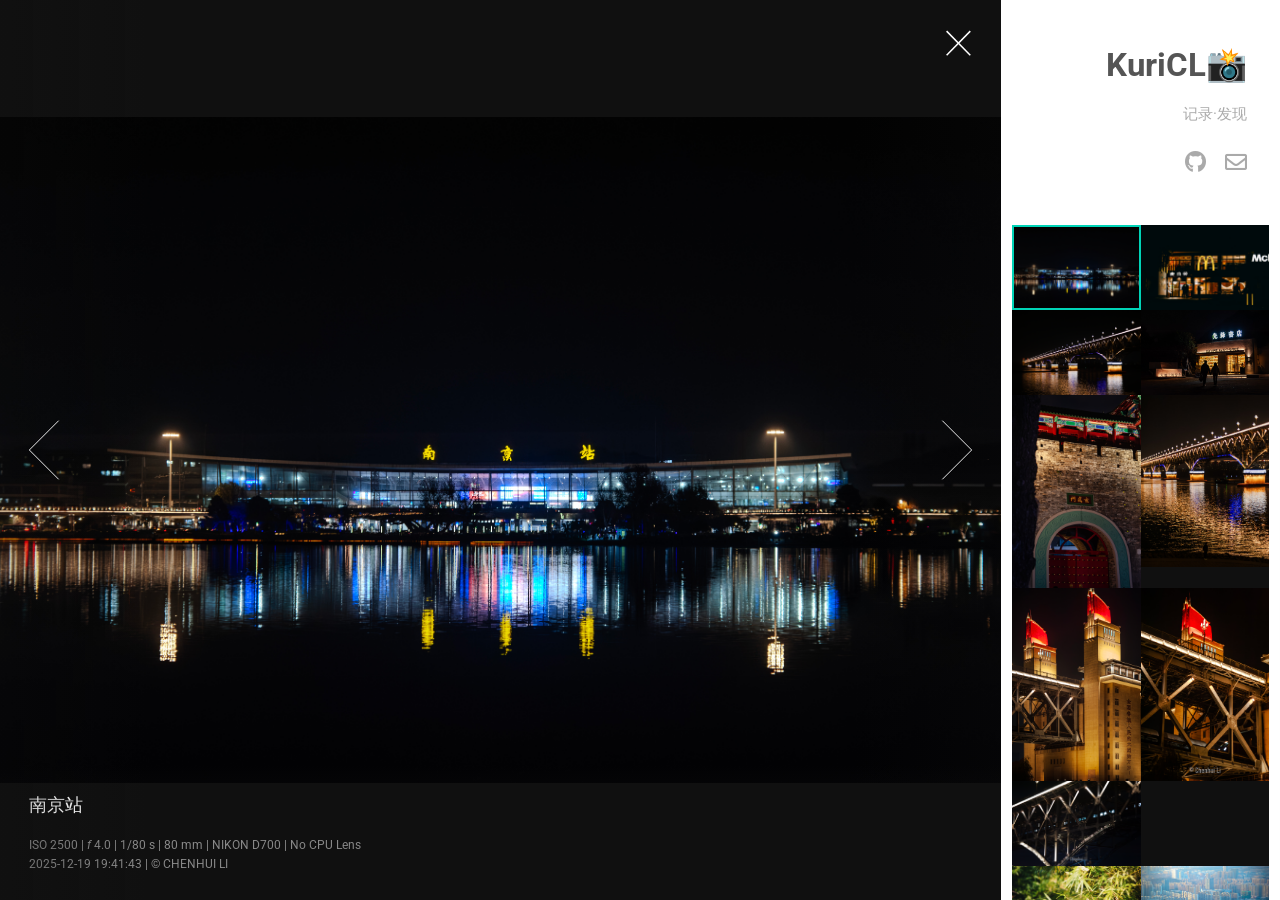
==== index.html @ 618d93e5 "Site updated: 2026-02-06 13:44:11" ====
<!DOCTYPE HTML>
<!--
	Lens by HTML5 UP
	html5up.net | @ajlkn
	Free for personal and commercial use under the CCA 3.0 license (html5up.net/license)
-->
<html>
	<head>
		<title>Gallery | KuriCL</title>
		<meta charset="utf-8" />
		<meta name="viewport" content="width=device-width, initial-scale=1, user-scalable=no" />
		<link rel="stylesheet" href="assets/css/main.css" />
		<noscript><link rel="stylesheet" href="assets/css/noscript.css" /></noscript>
		<script src="assets/js/exif.js"></script>
	<meta name="generator" content="Hexo 8.1.1"></head>
	<body class="is-preload-0 is-preload-1 is-preload-2">

		<!-- Main -->
			<div id="main">

				<!-- Header -->
					<header id="header">
						<h1>KuriCL📸</h1>
						<p>记录·发现</p>
						<ul class="icons">
							<li><a target="_blank" rel="noopener" href="https://github.com/fly6022" class="icon brands fa-github"><span class="label">Github</span></a></li>
							<li><a href="mailto:cl@kuri.ink" class="icon fa-envelope"><span class="label">Email</span></a></li>
						</ul>
					</header>

				<!-- Thumbnail -->
					<section id="thumbnails">
						 
						<article>
							<a class="thumbnail" href="/images/DSC8103-已增强-降噪.jpg" data-position="center center"><img src="/images/DSC8103-已增强-降噪.jpg" alt="" /></a>
							<h2>南京站</h2>
							<p></p>
							
							<p style="font-size: 0.8em">ISO 2500 | <i>f</i> 4.0 | 1/80 s | 80 mm | NIKON D700 | No CPU Lens 
								<br> 2025-12-19 19:41:43 | &copy; CHENHUI LI</p>
						</article>
						 
						<article>
							<a class="thumbnail" href="/images/DSC8108-已增强-降噪.jpg" data-position="center center"><img src="/images/DSC8108-已增强-降噪.jpg" alt="" /></a>
							<h2>麦当劳</h2>
							<p></p>
							
							<p style="font-size: 0.8em">ISO 2500 | <i>f</i> 4.0 | 1/400 s | 80 mm | D700 | No CPU Lens 
								<br> 2025-12-19 19:52:52 | &copy; CHENHUI LI</p>
						</article>
						 
						<article>
							<a class="thumbnail" href="/images/DSC7976.jpg" data-position="center center"><img src="/images/DSC7976.jpg" alt="" /></a>
							<h2>南京长江大桥（一）</h2>
							<p></p>
							
							<p style="font-size: 0.8em">ISO 450 | <i>f</i> 1.8 | 1/40 s | 50 mm | D700 | Nikon AF Nikkor 50mm f/1.8D 
								<br> 2025-12-06 18:02:51 | &copy; CHENHUI LI</p>
						</article>
						 
						<article>
							<a class="thumbnail" href="/images/DSC8087-已增强-降噪.jpg" data-position="center center"><img src="/images/DSC8087-已增强-降噪.jpg" alt="" /></a>
							<h2>先锋书店</h2>
							<p></p>
							
							<p style="font-size: 0.8em">ISO 3200 | <i>f</i> 2.2 | 1/640 s | 50 mm | NIKON D700 | 50.0 mm f/1.8 
								<br> 2025-12-19 19:08:27 | &copy; CHENHUI LI</p>
						</article>
						 
						<article>
							<a class="thumbnail" href="/images/DSC8123-已增强-降噪.jpg" data-position="center center"><img src="/images/DSC8123-已增强-降噪.jpg" alt="" /></a>
							<h2>玄武门</h2>
							<p></p>
							
							<p style="font-size: 0.8em">ISO 2000 | <i>f</i> 4.0 | 1/30 s | 80 mm | NIKON D700 | No CPU Lens 
								<br> 2025-12-19 20:22:48 | &copy; CHENHUI LI</p>
						</article>
						 
						<article>
							<a class="thumbnail" href="/images/DSC7990-已增强-降噪.jpg" data-position="center center"><img src="/images/DSC7990-已增强-降噪.jpg" alt="" /></a>
							<h2>南京长江大桥（二）</h2>
							<p></p>
							
							<p style="font-size: 0.8em">ISO 800 | <i>f</i> 1.8 | 1/80 s | 50 mm | NIKON D700 | 50.0 mm f/1.8 
								<br> 2025-12-06 18:33:31 | &copy; CHENHUI LI</p>
						</article>
						 
						<article>
							<a class="thumbnail" href="/images/DSC7981-已增强-降噪.jpg" data-position="center center"><img src="/images/DSC7981-已增强-降噪.jpg" alt="" /></a>
							<h2>南京长江大桥（三）</h2>
							<p></p>
							
							<p style="font-size: 0.8em">ISO 2000 | <i>f</i> 4.0 | 1/30 s | 80 mm | NIKON D700 | No CPU Lens 
								<br> 2025-12-06 18:10:07 | &copy; CHENHUI LI</p>
						</article>
						 
						<article>
							<a class="thumbnail" href="/images/DSC8024-已增强-降噪.jpg" data-position="center center"><img src="/images/DSC8024-已增强-降噪.jpg" alt="" /></a>
							<h2>南京长江大桥（四）</h2>
							<p></p>
							
							<p style="font-size: 0.8em">ISO 2000 | <i>f</i> 4.0 | 1/100 s | 80 mm | NIKON D700 | No CPU Lens 
								<br> 2025-12-07 19:09:19 | &copy; CHENHUI LI</p>
						</article>
						 
						<article>
							<a class="thumbnail" href="/images/DSC8026-已增强-降噪.jpg" data-position="center center"><img src="/images/DSC8026-已增强-降噪.jpg" alt="" /></a>
							<h2>南京长江大桥（五）</h2>
							<p></p>
							
							<p style="font-size: 0.8em">ISO 2000 | <i>f</i> 4.0 | 1/100 s | 80 mm | NIKON D700 | No CPU Lens 
								<br> 2025-12-07 19:09:40 | &copy; CHENHUI LI</p>
						</article>
						 
						<article>
							<a class="thumbnail" href="/images/DSC8220-Pano-已增强-降噪.jpg" data-position="center center"><img src="/images/DSC8220-Pano-已增强-降噪.jpg" alt="" /></a>
							<h2>紫金山全景</h2>
							<p></p>
							
							<p style="font-size: 0.8em">ISO 200 | <i>f</i> 4.0 | 1/400 s | 135 mm | NIKON D700 | No CPU Lens 
								<br> 2026-01-15 17:10:28 | &copy; CHENHUI LI</p>
						</article>
						 
						<article>
							<a class="thumbnail" href="/images/DSC8186.jpg" data-position="center center"><img src="/images/DSC8186.jpg" alt="" /></a>
							<h2>午后</h2>
							<p></p>
							
							<p style="font-size: 0.8em">ISO 400 | <i>f</i> 5.6 | 1/320 s | 135 mm | D700 | Manual Lens No CPU 
								<br> 2026-01-08 11:29:37 | &copy; CHENHUI LI                                            </p>
						</article>
						 
						<article>
							<a class="thumbnail" href="/images/DSC8202-已增强-降噪-1.jpg" data-position="center center"><img src="/images/DSC8202-已增强-降噪-1.jpg" alt="" /></a>
							<h2>紫金山</h2>
							<p></p>
							
							<p style="font-size: 0.8em">ISO 400 | <i>f</i> 5.6 | 1/100 s | 135 mm | D700 | No CPU Lens 
								<br> 2026-01-15 16:45:37 | &copy; CHENHUI LI</p>
						</article>
						 
						<article>
							<a class="thumbnail" href="/images/DSC8150.jpg" data-position="center center"><img src="/images/DSC8150.jpg" alt="" /></a>
							<h2>落叶</h2>
							<p></p>
							
							<p style="font-size: 0.8em">ISO 200 | <i>f</i> 4.0 | 1/1000 s | 80 mm | D700 | Manual Lens No CPU 
								<br> 2025-12-28 10:51:06 | &copy; CHENHUI LI                                            </p>
						</article>
						
					</section>

				<!-- Footer -->
					<footer id="footer">
						<ul class="copyright">
							<li>Photos <a href="https://kuri.ink/" target="_blank">&copy; Chenhui Li</a>, all rights reserved.</li><br><li>Theme Lens Designed by <a href="http://html5up.net" target="_blank">HTML5 UP</a>.</li>
						</ul>
					</footer>

			</div>

		<!-- Scripts -->
			<script src="assets/js/jquery.min.js"></script>
			<script src="assets/js/browser.min.js"></script>
			<script src="assets/js/breakpoints.min.js"></script>
			<script src="assets/js/main.js"></script>

	</body>
</html>
---- assets/css/main.css ----
@import url(fontawesome-all.min.css);
@import url("https://fonts.googleapis.com/css?family=Roboto:400,700");

/*
	Lens by HTML5 UP
	html5up.net | @ajlkn
	Free for personal and commercial use under the CCA 3.0 license (html5up.net/license)
*/

html, body, div, span, applet, object,
iframe, h1, h2, h3, h4, h5, h6, p, blockquote,
pre, a, abbr, acronym, address, big, cite,
code, del, dfn, em, img, ins, kbd, q, s, samp,
small, strike, strong, sub, sup, tt, var, b,
u, i, center, dl, dt, dd, ol, ul, li, fieldset,
form, label, legend, table, caption, tbody,
tfoot, thead, tr, th, td, article, aside,
canvas, details, embed, figure, figcaption,
footer, header, hgroup, menu, nav, output, ruby,
section, summary, time, mark, audio, video {
	margin: 0;
	padding: 0;
	border: 0;
	font-size: 100%;
	font: inherit;
	vertical-align: baseline;}

article, aside, details, figcaption, figure,
footer, header, hgroup, menu, nav, section {
	display: block;}

body {
	line-height: 1;
}

ol, ul {
	list-style: none;
}

blockquote, q {
	quotes: none;
}

	blockquote:before, blockquote:after, q:before, q:after {
		content: '';
		content: none;
	}

table {
	border-collapse: collapse;
	border-spacing: 0;
}

body {
	-webkit-text-size-adjust: none;
}

mark {
	background-color: transparent;
	color: inherit;
}

input::-moz-focus-inner {
	border: 0;
	padding: 0;
}

input, select, textarea {
	-moz-appearance: none;
	-webkit-appearance: none;
	-ms-appearance: none;
	appearance: none;
}

/* Basic */

	/*
			@-ms-viewport {
				width: device-width;
			}
		*/

	@media screen and (max-width: 480px) {

		html, body {
			min-width: 320px;
		}

	}

	body.is-preload-0 *, body.is-preload-0 *:before, body.is-preload-0 *:after {
		-moz-animation: none !important;
		-webkit-animation: none !important;
		-ms-animation: none !important;
		animation: none !important;
		-moz-transition: none !important;
		-webkit-transition: none !important;
		-ms-transition: none !important;
		transition: none !important;
	}

	html {
		box-sizing: border-box;
	}

	*, *:before, *:after {
		box-sizing: inherit;
	}

	html, body {
		background-color: #101010;
		overflow: hidden;
	}

/* Type */

	html {
		font-size: 16pt;
	}

		@media screen and (max-width: 1680px) {

			html {
				font-size: 12pt;
			}

		}

		@media screen and (max-width: 1280px) {

			html {
				font-size: 11pt;
			}

		}

	body {
		background-color: #fff;
		color: #aaa;
	}

	body, input, select, textarea {
		font-family: "Roboto", Helvetica, sans-serif;
		font-weight: 400;
		line-height: 1.65;
		font-size: 1em;
		color: #aaa;
	}

	a {
		-moz-transition: color 0.25s ease, border-bottom-color 0.25s ease;
		-webkit-transition: color 0.25s ease, border-bottom-color 0.25s ease;
		-ms-transition: color 0.25s ease, border-bottom-color 0.25s ease;
		transition: color 0.25s ease, border-bottom-color 0.25s ease;
		border-bottom: dotted 1px;
		color: inherit;
		text-decoration: none;
	}

		a:hover {
			border-bottom-color: transparent;
			color: #00D3B7;
		}

	strong, b {
		font-weight: 400;
		color: #555;
	}

	em, i {
		font-style: italic;
	}

	p {
		margin: 0 0 1.25em 0;
	}

	h1, h2, h3, h4, h5, h6 {
		font-weight: 400;
		line-height: 1.25;
		margin: 0 0 0.5em 0;
		color: #555;
	}

		h1 a, h2 a, h3 a, h4 a, h5 a, h6 a {
			color: inherit;
			text-decoration: none;
		}

	h2 {
		font-size: 1.25em;
	}

	h3 {
		font-size: 1em;
	}

	h4 {
		font-size: 0.9em;
	}

	h5 {
		font-size: 0.8em;
	}

	h6 {
		font-size: 0.7em;
	}

	sub {
		font-size: 0.8em;
		position: relative;
		top: 0.5em;
	}

	sup {
		font-size: 0.8em;
		position: relative;
		top: -0.5em;
	}

	blockquote {
		border-left: solid 4px #ccc;
		font-style: italic;
		margin: 0 0 1.25em 0;
		padding: 0.3125em 0 0.3125em 1.25em;
	}

	code {
		border-radius: 4px;
		border: solid 1px;
		font-family: "Courier New", monospace;
		font-size: 0.9em;
		margin: 0 0.25em;
		padding: 0.25em 0.65em;
		border-color: #ccc;
	}

	pre {
		-webkit-overflow-scrolling: touch;
		font-family: "Courier New", monospace;
		font-size: 0.9em;
		margin: 0 0 1.25em 0;
	}

		pre code {
			display: block;
			padding: 1em 1.5em;
			overflow-x: auto;
		}

	hr {
		border: 0;
		border-bottom: solid 1px #ccc;
		margin: 1.25em 0;
	}

		hr.major {
			margin: 1.875em 0;
		}

	.align-left {
		text-align: left;
	}

	.align-center {
		text-align: center;
	}

	.align-right {
		text-align: right;
	}

/* Button */

	input[type="submit"],
	input[type="reset"],
	input[type="button"],
	button,
	.button {
		-moz-appearance: none;
		-webkit-appearance: none;
		-ms-appearance: none;
		appearance: none;
		-moz-transition: background-color 0.25s ease-in-out, border-color 0.25s ease-in-out, color 0.25s ease-in-out;
		-webkit-transition: background-color 0.25s ease-in-out, border-color 0.25s ease-in-out, color 0.25s ease-in-out;
		-ms-transition: background-color 0.25s ease-in-out, border-color 0.25s ease-in-out, color 0.25s ease-in-out;
		transition: background-color 0.25s ease-in-out, border-color 0.25s ease-in-out, color 0.25s ease-in-out;
		background-color: transparent;
		border-radius: 4px;
		border: solid 1px #ccc;
		color: #555;
		cursor: pointer;
		display: inline-block;
		line-height: 1;
		padding: 0.75em 1.5em;
		text-align: center;
		text-decoration: none;
		white-space: nowrap;
	}

		input[type="submit"]:hover,
		input[type="reset"]:hover,
		input[type="button"]:hover,
		button:hover,
		.button:hover {
			border-color: #00D3B7;
			color: #00D3B7;
		}

			input[type="submit"]:hover:active,
			input[type="reset"]:hover:active,
			input[type="button"]:hover:active,
			button:hover:active,
			.button:hover:active {
				background-color: rgba(0, 211, 183, 0.15);
			}

		input[type="submit"].icon,
		input[type="reset"].icon,
		input[type="button"].icon,
		button.icon,
		.button.icon {
			padding-left: 1.35em;
		}

			input[type="submit"].icon:before,
			input[type="reset"].icon:before,
			input[type="button"].icon:before,
			button.icon:before,
			.button.icon:before {
				margin-right: 0.5em;
			}

		input[type="submit"].fit,
		input[type="reset"].fit,
		input[type="button"].fit,
		button.fit,
		.button.fit {
			width: 100%;
		}

		input[type="submit"].small,
		input[type="reset"].small,
		input[type="button"].small,
		button.small,
		.button.small {
			font-size: 0.8em;
		}

		input[type="submit"].large,
		input[type="reset"].large,
		input[type="button"].large,
		button.large,
		.button.large {
			font-size: 1.35em;
		}

		input[type="submit"].disabled, input[type="submit"]:disabled,
		input[type="reset"].disabled,
		input[type="reset"]:disabled,
		input[type="button"].disabled,
		input[type="button"]:disabled,
		button.disabled,
		button:disabled,
		.button.disabled,
		.button:disabled {
			pointer-events: none;
			opacity: 0.25;
		}

/* Form */

	form {
		margin: 0 0 1.25em 0;
	}

	label {
		color: #555;
		display: block;
		font-size: 0.9em;
		font-weight: 400;
		margin: 0 0 0.625em 0;
	}

	input[type="text"],
	input[type="password"],
	input[type="email"],
	select,
	textarea {
		-moz-appearance: none;
		-webkit-appearance: none;
		-ms-appearance: none;
		appearance: none;
		background-color: transparent;
		border-radius: 4px;
		border: solid 1px #ccc;
		color: inherit;
		display: block;
		outline: 0;
		padding: 0 0.75em;
		text-decoration: none;
		width: 100%;
	}

		input[type="text"]:invalid,
		input[type="password"]:invalid,
		input[type="email"]:invalid,
		select:invalid,
		textarea:invalid {
			box-shadow: none;
		}

		input[type="text"]:focus,
		input[type="password"]:focus,
		input[type="email"]:focus,
		select:focus,
		textarea:focus {
			border-color: #00D3B7;
		}

	select {
		background-image: url("data:image/svg+xml;charset=utf8,%3Csvg xmlns='http://www.w3.org/2000/svg' width='40' height='40' preserveAspectRatio='none' viewBox='0 0 40 40'%3E%3Cpath d='M9.4,12.3l10.4,10.4l10.4-10.4c0.2-0.2,0.5-0.4,0.9-0.4c0.3,0,0.6,0.1,0.9,0.4l3.3,3.3c0.2,0.2,0.4,0.5,0.4,0.9 c0,0.4-0.1,0.6-0.4,0.9L20.7,31.9c-0.2,0.2-0.5,0.4-0.9,0.4c-0.3,0-0.6-0.1-0.9-0.4L4.3,17.3c-0.2-0.2-0.4-0.5-0.4-0.9 c0-0.4,0.1-0.6,0.4-0.9l3.3-3.3c0.2-0.2,0.5-0.4,0.9-0.4S9.1,12.1,9.4,12.3z' fill='%23ccc' /%3E%3C/svg%3E");
		background-size: 1.25rem;
		background-repeat: no-repeat;
		background-position: calc(100% - 1rem) center;
		height: 2.75em;
		padding-right: 2.75em;
		text-overflow: ellipsis;
	}

		select option {
			color: #555;
			background: #fff;
		}

		select:focus::-ms-value {
			background-color: transparent;
		}

		select::-ms-expand {
			display: none;
		}

	.select-wrapper {
		text-decoration: none;
		display: block;
		position: relative;
	}

		.select-wrapper:before {
			-moz-osx-font-smoothing: grayscale;
			-webkit-font-smoothing: antialiased;
			display: inline-block;
			font-style: normal;
			font-variant: normal;
			text-rendering: auto;
			line-height: 1;
			text-transform: none !important;
			font-family: 'Font Awesome 5 Free';
			font-weight: 900;
		}

		.select-wrapper:before {
			color: #ccc;
			content: '\f107';
			display: block;
			height: 2.75em;
			line-height: 2.75em;
			pointer-events: none;
			position: absolute;
			right: 0;
			text-align: center;
			top: 0;
			width: 2.75em;
		}

		.select-wrapper select::-ms-expand {
			display: none;
		}

	input[type="text"],
	input[type="password"],
	input[type="email"],
	select {
		height: 2.75em;
	}

	textarea {
		padding: 0.75em 1em;
	}

	input[type="checkbox"],
	input[type="radio"] {
		-moz-appearance: none;
		-webkit-appearance: none;
		-ms-appearance: none;
		appearance: none;
		display: block;
		float: left;
		margin-right: -2em;
		opacity: 0;
		width: 1em;
		z-index: -1;
	}

		input[type="checkbox"] + label,
		input[type="radio"] + label {
			text-decoration: none;
			color: #aaa;
			cursor: pointer;
			display: inline-block;
			font-size: 1em;
			font-weight: 400;
			margin: 0;
			padding-left: 2.4em;
			padding-right: 0.75em;
			position: relative;
		}

			input[type="checkbox"] + label:before,
			input[type="radio"] + label:before {
				-moz-osx-font-smoothing: grayscale;
				-webkit-font-smoothing: antialiased;
				display: inline-block;
				font-style: normal;
				font-variant: normal;
				text-rendering: auto;
				line-height: 1;
				text-transform: none !important;
				font-family: 'Font Awesome 5 Free';
				font-weight: 900;
			}

			input[type="checkbox"] + label:before,
			input[type="radio"] + label:before {
				background: transparent;
				border-radius: 4px;
				border: solid 1px #ccc;
				content: '';
				display: inline-block;
				font-size: 0.8em;
				height: 2.0625em;
				left: 0;
				line-height: 2.0625em;
				position: absolute;
				text-align: center;
				top: 0;
				width: 2.0625em;
			}

		input[type="checkbox"]:checked + label:before,
		input[type="radio"]:checked + label:before {
			background-color: #555;
			border-color: #555;
			color: #fff;
			content: '\f00c';
		}

		input[type="checkbox"]:focus + label:before,
		input[type="radio"]:focus + label:before {
			border-color: #00D3B7;
		}

	input[type="checkbox"] + label:before {
		border-radius: 4px;
	}

	input[type="radio"] + label:before {
		border-radius: 100%;
	}

	::-webkit-input-placeholder {
		opacity: 1.0;
		color: #ccc !important;
	}

	:-moz-placeholder {
		opacity: 1.0;
		color: #ccc !important;
	}

	::-moz-placeholder {
		opacity: 1.0;
		color: #ccc !important;
	}

	:-ms-input-placeholder {
		opacity: 1.0;
		color: #ccc !important;
	}

	.field {
		margin: 0 0 1.25em 0;
	}

/* Icon */

	.icon {
		text-decoration: none;
		border-bottom: none;
		position: relative;
	}

		.icon:before {
			-moz-osx-font-smoothing: grayscale;
			-webkit-font-smoothing: antialiased;
			display: inline-block;
			font-style: normal;
			font-variant: normal;
			text-rendering: auto;
			line-height: 1;
			text-transform: none !important;
			font-family: 'Font Awesome 5 Free';
			font-weight: 400;
		}

		.icon > .label {
			display: none;
		}

		.icon:before {
			line-height: inherit;
		}

		.icon.solid:before {
			font-weight: 900;
		}

		.icon.brands:before {
			font-family: 'Font Awesome 5 Brands';
		}

/* List */

	ol {
		list-style: decimal;
		margin: 0 0 1.25em 0;
		padding-left: 1.25em;
	}

		ol li {
			padding-left: 0.25em;
		}

	ul {
		list-style: disc;
		margin: 0 0 1.25em 0;
		padding-left: 1em;
	}

		ul li {
			padding-left: 0.5em;
		}

		ul.alt {
			list-style: none;
			padding-left: 0;
		}

			ul.alt li {
				border-top: solid 1px #ccc;
				padding: 0.5em 0;
			}

				ul.alt li:first-child {
					border-top: 0;
					padding-top: 0;
				}

	dl {
		margin: 0 0 1.25em 0;
	}

		dl dt {
			display: block;
			font-weight: 400;
			margin: 0 0 0.625em 0;
		}

		dl dd {
			margin-left: 1.25em;
		}

/* Actions */

	ul.actions {
		display: -moz-flex;
		display: -webkit-flex;
		display: -ms-flex;
		display: flex;
		cursor: default;
		list-style: none;
		margin-left: -0.625em;
		padding-left: 0;
	}

		ul.actions li {
			padding: 0 0 0 0.625em;
			vertical-align: middle;
		}

		ul.actions.special {
			-moz-justify-content: center;
			-webkit-justify-content: center;
			-ms-justify-content: center;
			justify-content: center;
			width: 100%;
			margin-left: 0;
		}

			ul.actions.special li:first-child {
				padding-left: 0;
			}

		ul.actions.stacked {
			-moz-flex-direction: column;
			-webkit-flex-direction: column;
			-ms-flex-direction: column;
			flex-direction: column;
			margin-left: 0;
		}

			ul.actions.stacked li {
				padding: 0.8125em 0 0 0;
			}

				ul.actions.stacked li:first-child {
					padding-top: 0;
				}

		ul.actions.fit {
			width: calc(100% + 0.625em);
		}

			ul.actions.fit li {
				-moz-flex-grow: 1;
				-webkit-flex-grow: 1;
				-ms-flex-grow: 1;
				flex-grow: 1;
				-moz-flex-shrink: 1;
				-webkit-flex-shrink: 1;
				-ms-flex-shrink: 1;
				flex-shrink: 1;
				width: 100%;
			}

				ul.actions.fit li > * {
					width: 100%;
				}

			ul.actions.fit.stacked {
				width: 100%;
			}

		@media screen and (max-width: 480px) {

			ul.actions:not(.fixed) {
				-moz-flex-direction: column;
				-webkit-flex-direction: column;
				-ms-flex-direction: column;
				flex-direction: column;
				margin-left: 0;
				width: 100% !important;
			}

				ul.actions:not(.fixed) li {
					-moz-flex-grow: 1;
					-webkit-flex-grow: 1;
					-ms-flex-grow: 1;
					flex-grow: 1;
					-moz-flex-shrink: 1;
					-webkit-flex-shrink: 1;
					-ms-flex-shrink: 1;
					flex-shrink: 1;
					padding: 0.625em 0 0 0;
					text-align: center;
					width: 100%;
				}

					ul.actions:not(.fixed) li > * {
						width: 100%;
					}

					ul.actions:not(.fixed) li:first-child {
						padding-top: 0;
					}

					ul.actions:not(.fixed) li input[type="submit"],
					ul.actions:not(.fixed) li input[type="reset"],
					ul.actions:not(.fixed) li input[type="button"],
					ul.actions:not(.fixed) li button,
					ul.actions:not(.fixed) li .button {
						width: 100%;
					}

						ul.actions:not(.fixed) li input[type="submit"].icon:before,
						ul.actions:not(.fixed) li input[type="reset"].icon:before,
						ul.actions:not(.fixed) li input[type="button"].icon:before,
						ul.actions:not(.fixed) li button.icon:before,
						ul.actions:not(.fixed) li .button.icon:before {
							margin-left: -0.5rem;
						}

		}

/* Icons */

	ul.icons {
		cursor: default;
		list-style: none;
		padding-left: 0;
	}

		ul.icons li {
			display: inline-block;
			padding: 0 1em 0 0;
		}

			ul.icons li:last-child {
				padding-right: 0;
			}

			ul.icons li .icon:before {
				font-size: 1.5rem;
			}

/* Main */

	#main {
		-moz-transition: opacity 0.75s ease, right 0.75s ease, left 0.75s ease, visibility 0.75s;
		-webkit-transition: opacity 0.75s ease, right 0.75s ease, left 0.75s ease, visibility 0.75s;
		-ms-transition: opacity 0.75s ease, right 0.75s ease, left 0.75s ease, visibility 0.75s;
		transition: opacity 0.75s ease, right 0.75s ease, left 0.75s ease, visibility 0.75s;
		-webkit-overflow-scrolling: touch;
		position: fixed;
		top: 0;
		width: 22.5em;
		height: 100%;
		background: #fff;
		outline: 0;
		overflow-x: hidden;
		overflow-y: auto;
		text-align: right;
		visibility: visible;
		z-index: 10000;
		right: 0;
	}

		#main .toggle {
			-webkit-tap-highlight-color: rgba(0, 0, 0, 0);
			position: absolute;
			top: 0;
			width: 4em;
			height: 4em;
			background-image: url("images/close-small-alt.svg");
			background-repeat: no-repeat;
			background-size: 32px 32px;
			cursor: pointer;
			display: none;
			z-index: 1;
			background-position: 0.5em 0.5em;
			left: 0;
		}

		body.fullscreen #main {
			visibility: hidden;
			right: -22.5em;
		}

		body.is-preload-1 #main {
			opacity: 0;
			right: -2em;
		}

		@media screen and (max-width: 1280px) {

			#main {
				width: 19em;
			}

				body.fullscreen #main {
					right: -19em;
				}

		}

		@media screen and (max-width: 980px) {

			#main {
				background: rgba(255, 255, 255, 0.925);
			}

				#main .toggle {
					display: block;
				}

		}

		@media screen and (max-width: 480px) {

			#main {
				-moz-transition: opacity 0.5s ease, visibility 0.5s;
				-webkit-transition: opacity 0.5s ease, visibility 0.5s;
				-ms-transition: opacity 0.5s ease, visibility 0.5s;
				transition: opacity 0.5s ease, visibility 0.5s;
				width: 100%;
				background: #fff;
				text-align: center;
			}

				body.is-preload-1 #main {
					left: auto !important;
					right: auto !important;
				}

				body.fullscreen #main {
					left: auto !important;
					right: auto !important;
					opacity: 0;
				}

				#main .toggle {
					display: none;
				}

		}

/* Header */

	#header {
		padding: 3em 2.25em 1.75em 2.25em ;
	}

		#header h1 {
			font-size: 2.25em;
			font-weight: 700;
		}

/* Footer */

	#footer {
		padding: 2.25em 2.25em 1em 2.25em ;
	}

		#footer .copyright {
			list-style: none;
			padding: 0;
		}

			#footer .copyright li {
				display: inline-block;
				font-size: 0.8em;
				margin-left: 0.35em;
				padding: 0;
			}

				#footer .copyright li:first-child {
					margin-left: 0;
				}

/* Thumbnails */

	#thumbnails {
		display: -moz-flex;
		display: -webkit-flex;
		display: -ms-flex;
		display: flex;
		-moz-flex-wrap: wrap;
		-webkit-flex-wrap: wrap;
		-ms-flex-wrap: wrap;
		flex-wrap: wrap;
		padding: 0 0.75em;
	}

		#thumbnails article {
			position: relative;
			width: 50%;
			background: #101010;
			outline: 0;
		}

			#thumbnails article .thumbnail {
				-webkit-tap-highlight-color: rgba(0, 0, 0, 0);
				display: block;
				position: relative;
				border: 0;
				outline: 0;
			}

				#thumbnails article .thumbnail img {
					display: block;
					width: 100%;
				}

				#thumbnails article .thumbnail:before {
					pointer-events: none;
					-moz-transition: opacity 0.25s ease;
					-webkit-transition: opacity 0.25s ease;
					-ms-transition: opacity 0.25s ease;
					transition: opacity 0.25s ease;
					content: '';
					position: absolute;
					left: 0;
					top: 0;
					width: 100%;
					height: 100%;
					box-shadow: inset 0 0 0 2px #00D3B7, inset 0 0 0px 3px rgba(0, 0, 0, 0.15);
					opacity: 0;
					z-index: 1;
				}

				#thumbnails article .thumbnail:focus:before {
					opacity: 0.5;
				}

			#thumbnails article h2, #thumbnails article p {
				display: none;
			}

			#thumbnails article.active .thumbnail:before {
				opacity: 1;
			}

		@media screen and (max-width: 480px) {

			#thumbnails article .thumbnail:before {
				display: none;
			}

		}

/* Viewer */

	@-moz-keyframes spinner {
		0% {
			-moz-transform: rotate(0deg);
			-webkit-transform: rotate(0deg);
			-ms-transform: rotate(0deg);
			transform: rotate(0deg);
		}

		100% {
			-moz-transform: rotate(360deg);
			-webkit-transform: rotate(360deg);
			-ms-transform: rotate(360deg);
			transform: rotate(360deg);
		}
	}

	@-webkit-keyframes spinner {
		0% {
			-moz-transform: rotate(0deg);
			-webkit-transform: rotate(0deg);
			-ms-transform: rotate(0deg);
			transform: rotate(0deg);
		}

		100% {
			-moz-transform: rotate(360deg);
			-webkit-transform: rotate(360deg);
			-ms-transform: rotate(360deg);
			transform: rotate(360deg);
		}
	}

	@-ms-keyframes spinner {
		0% {
			-moz-transform: rotate(0deg);
			-webkit-transform: rotate(0deg);
			-ms-transform: rotate(0deg);
			transform: rotate(0deg);
		}

		100% {
			-moz-transform: rotate(360deg);
			-webkit-transform: rotate(360deg);
			-ms-transform: rotate(360deg);
			transform: rotate(360deg);
		}
	}

	@keyframes spinner {
		0% {
			-moz-transform: rotate(0deg);
			-webkit-transform: rotate(0deg);
			-ms-transform: rotate(0deg);
			transform: rotate(0deg);
		}

		100% {
			-moz-transform: rotate(360deg);
			-webkit-transform: rotate(360deg);
			-ms-transform: rotate(360deg);
			transform: rotate(360deg);
		}
	}

	#viewer {
		-moz-transition: opacity 0.75s ease, width 0.75s ease;
		-webkit-transition: opacity 0.75s ease, width 0.75s ease;
		-ms-transition: opacity 0.75s ease, width 0.75s ease;
		transition: opacity 0.75s ease, width 0.75s ease;
		position: absolute;
		top: 0;
		width: calc(100% - 22.5em);
		height: 100%;
		left: 0;
	}

		#viewer .inner {
			pointer-events: none;
			position: absolute;
			top: 0;
			left: 0;
			width: 100%;
			height: 100%;
			z-index: 2;
		}

			#viewer .inner > * {
				pointer-events: auto;
			}

			#viewer .inner:before {
				background-image: -moz-linear-gradient(left, rgba(16,16,16,0.2), rgba(16,16,16,0) 10em, rgba(16,16,16,0)), -moz-linear-gradient(right, rgba(16,16,16,0.2), rgba(16,16,16,0) 10em, rgba(16,16,16,0));
				background-image: -webkit-linear-gradient(left, rgba(16,16,16,0.2), rgba(16,16,16,0) 10em, rgba(16,16,16,0)), -webkit-linear-gradient(right, rgba(16,16,16,0.2), rgba(16,16,16,0) 10em, rgba(16,16,16,0));
				background-image: -ms-linear-gradient(left, rgba(16,16,16,0.2), rgba(16,16,16,0) 10em, rgba(16,16,16,0)), -ms-linear-gradient(right, rgba(16,16,16,0.2), rgba(16,16,16,0) 10em, rgba(16,16,16,0));
				background-image: linear-gradient(left, rgba(16,16,16,0.2), rgba(16,16,16,0) 10em, rgba(16,16,16,0)), linear-gradient(right, rgba(16,16,16,0.2), rgba(16,16,16,0) 10em, rgba(16,16,16,0));
				content: '';
				display: block;
				position: absolute;
				top: 0;
				left: 0;
				width: 100%;
				height: 100%;
			}

			#viewer .inner .toggle {
				-webkit-tap-highlight-color: rgba(0, 0, 0, 0);
				position: absolute;
				top: 0;
				width: 4em;
				height: 4em;
				background-image: url("images/close.svg");
				background-repeat: no-repeat;
				background-size: 64px 64px;
				cursor: pointer;
				z-index: 1;
				right: 0;
				background-position: calc(100% - 0.75em) 0.75em;
			}

			#viewer .inner .nav-next,
			#viewer .inner .nav-previous {
				-webkit-tap-highlight-color: rgba(0, 0, 0, 0);
				position: absolute;
				top: 50%;
				width: 6em;
				height: 6em;
				margin-top: -3em;
				background-image: url("images/arrow.svg");
				background-position: center;
				background-repeat: no-repeat;
				background-size: contain;
				cursor: pointer;
			}

			#viewer .inner .nav-previous {
				-moz-transform: scaleX(-1);
				-webkit-transform: scaleX(-1);
				-ms-transform: scaleX(-1);
				transform: scaleX(-1);
				left: 0;
			}

			#viewer .inner .nav-next {
				right: 0;
			}

		#viewer .slide {
			-moz-transition: opacity 0.5s ease-in-out;
			-webkit-transition: opacity 0.5s ease-in-out;
			-ms-transition: opacity 0.5s ease-in-out;
			transition: opacity 0.5s ease-in-out;
			position: absolute;
			top: 0;
			left: 0;
			width: 100%;
			height: 100%;
			opacity: 1;
			z-index: 1;
		}

			#viewer .slide .caption {
				background-image: -moz-linear-gradient(bottom, rgba(16,16,16,0.75), rgba(16,16,16,0.25) 80%, rgba(16,16,16,0));
				background-image: -webkit-linear-gradient(bottom, rgba(16,16,16,0.75), rgba(16,16,16,0.25) 80%, rgba(16,16,16,0));
				background-image: -ms-linear-gradient(bottom, rgba(16,16,16,0.75), rgba(16,16,16,0.25) 80%, rgba(16,16,16,0));
				background-image: linear-gradient(bottom, rgba(16,16,16,0.75), rgba(16,16,16,0.25) 80%, rgba(16,16,16,0));
				padding: 2em 2em 0.75em 2em ;
				position: absolute;
				bottom: 0;
				left: 0;
				width: 100%;
				color: rgba(255, 255, 255, 0.5);
				z-index: 1;
			}

				#viewer .slide .caption h2, #viewer .slide .caption h3, #viewer .slide .caption h4, #viewer .slide .caption h5, #viewer .slide .caption h6 {
					color: #fff;
				}

			#viewer .slide .image {
				-moz-transition: opacity 0.5s ease-in-out;
				-webkit-transition: opacity 0.5s ease-in-out;
				-ms-transition: opacity 0.5s ease-in-out;
				transition: opacity 0.5s ease-in-out;
				position: absolute;
				margin: 0 auto;
				top: 0;
				left: 0;
				width: 100%;
				height: 100%;
				background-repeat: no-repeat;
				background-size: contain;
				opacity: 0;
			}

			#viewer .slide:before {
				-moz-animation: spinner 1s linear infinite;
				-webkit-animation: spinner 1s linear infinite;
				-ms-animation: spinner 1s linear infinite;
				animation: spinner 1s linear infinite;
				-moz-transition: opacity 0.5s ease-in-out;
				-webkit-transition: opacity 0.5s ease-in-out;
				-ms-transition: opacity 0.5s ease-in-out;
				transition: opacity 0.5s ease-in-out;
				content: '';
				display: block;
				position: absolute;
				top: 50%;
				left: 50%;
				width: 3em;
				height: 3em;
				background-image: url("images/spinner.svg");
				background-position: center;
				background-repeat: no-repeat;
				background-size: contain;
				margin: -1.5em 0 0 -1.5em;
				opacity: 0;
			}

			#viewer .slide.loading:before {
				opacity: 1;
			}

			#viewer .slide.active .image {
				opacity: 1;
			}

		body.fullscreen #viewer {
			width: 100%;
		}

			body.fullscreen #viewer .inner .toggle {
				background-image: url("images/open.svg");
			}

		body.is-preload-1 #viewer {
			opacity: 0;
		}

		body.is-preload-2 #viewer .slide {
			opacity: 0;
		}

		@media screen and (max-width: 1280px) {

			#viewer {
				width: calc(100% - 19em);
			}

		}

		@media screen and (max-width: 980px) {

			#viewer {
				width: 100%;
			}

				#viewer .inner .toggle {
					-moz-transition: opacity 0.75s ease;
					-webkit-transition: opacity 0.75s ease;
					-ms-transition: opacity 0.75s ease;
					transition: opacity 0.75s ease;
					background-image: url("images/open.svg");
					opacity: 0;
					right: 0;
				}

				body.fullscreen #viewer .inner .toggle {
					opacity: 1;
				}

		}

		@media screen and (max-width: 736px) {

			#viewer .inner .toggle {
				background-size: 32px 32px;
			}

			#viewer .inner .nav-next,
			#viewer .inner .nav-previous {
				background-image: url("images/arrow-small.svg");
				background-size: 32px 32px;
			}

			body.fullscreen #viewer .inner .toggle {
				background-image: url("images/open-small.svg");
			}

		}

		@media screen and (max-width: 480px) {

			#viewer {
				-moz-transition: opacity 0.5s ease;
				-webkit-transition: opacity 0.5s ease;
				-ms-transition: opacity 0.5s ease;
				transition: opacity 0.5s ease;
				-moz-transition-delay: 0s;
				-webkit-transition-delay: 0s;
				-ms-transition-delay: 0s;
				transition-delay: 0s;
				opacity: 0;
			}

				#viewer .inner .toggle {
					background-image: url("images/close-small.svg") !important;
					background-size: 32px 32px;
				}

				body.fullscreen #viewer {
					-moz-transition-delay: 0.5s;
					-webkit-transition-delay: 0.5s;
					-ms-transition-delay: 0.5s;
					transition-delay: 0.5s;
					opacity: 1;
				}

		}
---- assets/css/noscript.css ----
/*
	Lens by HTML5 UP
	html5up.net | @ajlkn
	Free for personal and commercial use under the CCA 3.0 license (html5up.net/license)
*/

/* Main */

	#main {
		opacity: 1 !important;
		right: 0 !important;
	}

	body:before {
		content: 'Javascript is disabled :(';
		display: block;
		position: absolute;
		top: 50%;
		width: calc(100% - 22.5em * 0.333333333);
		height: 4em;
		margin-top: -2em;
		color: #282828;
		cursor: default;
		font-size: 3em;
		line-height: 4em;
		text-align: center;
		white-space: nowrap;
		left: 0;
	}
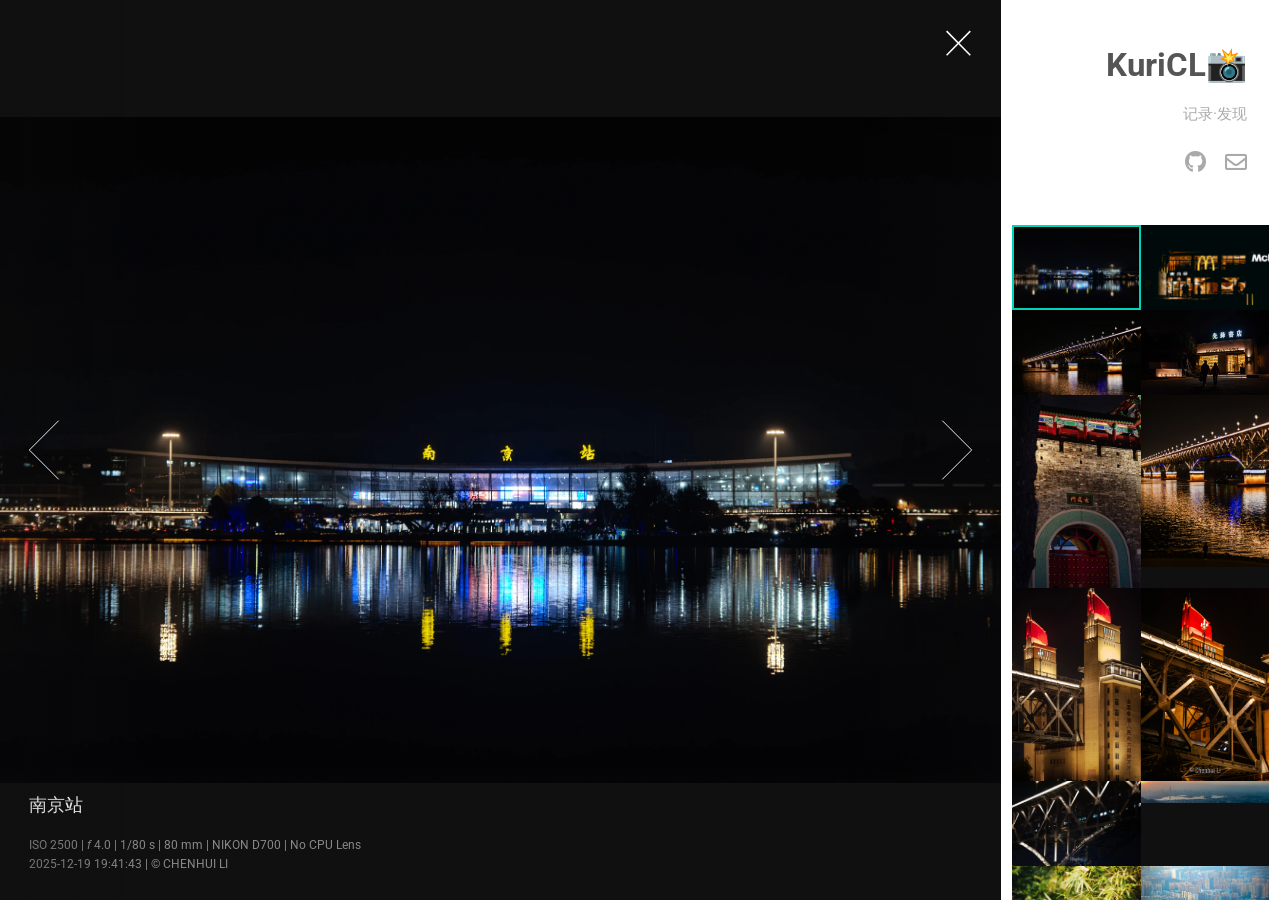
==== commit b8d1e84a: "Site updated: 2026-02-13 19:29:12" ====
--- a/index.html
+++ b/index.html
@@ -12,6 +12,8 @@
 		<link rel="stylesheet" href="assets/css/main.css" />
 		<noscript><link rel="stylesheet" href="assets/css/noscript.css" /></noscript>
 		<script src="assets/js/exif.js"></script>
+		<script charset="UTF-8" id="LA_COLLECT" src="//sdk.51.la/js-sdk-pro.min.js"></script>
+		<script>LA.init({id:"JEOD145Z95thC4GS",ck:"JEOD145Z95thC4GS"})</script>
 	<meta name="generator" content="Hexo 8.1.1"></head>
 	<body class="is-preload-0 is-preload-1 is-preload-2">
 
@@ -32,7 +34,7 @@
 					<section id="thumbnails">
 						 
 						<article>
-							<a class="thumbnail" href="/images/DSC8103-已增强-降噪.jpg" data-position="center center"><img src="/images/DSC8103-已增强-降噪.jpg" alt="" /></a>
+							<a class="thumbnail" href="/images/DSC8103-已增强-降噪.webp" data-position="center center"><img src="/images/DSC8103-已增强-降噪.webp" alt="" /></a>
 							<h2>南京站</h2>
 							<p></p>
 							
@@ -41,7 +43,7 @@
 						</article>
 						 
 						<article>
-							<a class="thumbnail" href="/images/DSC8108-已增强-降噪.jpg" data-position="center center"><img src="/images/DSC8108-已增强-降噪.jpg" alt="" /></a>
+							<a class="thumbnail" href="/images/DSC8108-已增强-降噪.webp" data-position="center center"><img src="/images/DSC8108-已增强-降噪.webp" alt="" /></a>
 							<h2>麦当劳</h2>
 							<p></p>
 							
@@ -50,7 +52,7 @@
 						</article>
 						 
 						<article>
-							<a class="thumbnail" href="/images/DSC7976.jpg" data-position="center center"><img src="/images/DSC7976.jpg" alt="" /></a>
+							<a class="thumbnail" href="/images/DSC7976.webp" data-position="center center"><img src="/images/DSC7976.webp" alt="" /></a>
 							<h2>南京长江大桥（一）</h2>
 							<p></p>
 							
@@ -59,7 +61,7 @@
 						</article>
 						 
 						<article>
-							<a class="thumbnail" href="/images/DSC8087-已增强-降噪.jpg" data-position="center center"><img src="/images/DSC8087-已增强-降噪.jpg" alt="" /></a>
+							<a class="thumbnail" href="/images/DSC8087-已增强-降噪.webp" data-position="center center"><img src="/images/DSC8087-已增强-降噪.webp" alt="" /></a>
 							<h2>先锋书店</h2>
 							<p></p>
 							
@@ -68,7 +70,7 @@
 						</article>
 						 
 						<article>
-							<a class="thumbnail" href="/images/DSC8123-已增强-降噪.jpg" data-position="center center"><img src="/images/DSC8123-已增强-降噪.jpg" alt="" /></a>
+							<a class="thumbnail" href="/images/DSC8123-已增强-降噪.webp" data-position="center center"><img src="/images/DSC8123-已增强-降噪.webp" alt="" /></a>
 							<h2>玄武门</h2>
 							<p></p>
 							
@@ -77,7 +79,7 @@
 						</article>
 						 
 						<article>
-							<a class="thumbnail" href="/images/DSC7990-已增强-降噪.jpg" data-position="center center"><img src="/images/DSC7990-已增强-降噪.jpg" alt="" /></a>
+							<a class="thumbnail" href="/images/DSC7990-已增强-降噪.webp" data-position="center center"><img src="/images/DSC7990-已增强-降噪.webp" alt="" /></a>
 							<h2>南京长江大桥（二）</h2>
 							<p></p>
 							
@@ -86,7 +88,7 @@
 						</article>
 						 
 						<article>
-							<a class="thumbnail" href="/images/DSC7981-已增强-降噪.jpg" data-position="center center"><img src="/images/DSC7981-已增强-降噪.jpg" alt="" /></a>
+							<a class="thumbnail" href="/images/DSC7981-已增强-降噪.webp" data-position="center center"><img src="/images/DSC7981-已增强-降噪.webp" alt="" /></a>
 							<h2>南京长江大桥（三）</h2>
 							<p></p>
 							
@@ -95,7 +97,7 @@
 						</article>
 						 
 						<article>
-							<a class="thumbnail" href="/images/DSC8024-已增强-降噪.jpg" data-position="center center"><img src="/images/DSC8024-已增强-降噪.jpg" alt="" /></a>
+							<a class="thumbnail" href="/images/DSC8024-已增强-降噪.webp" data-position="center center"><img src="/images/DSC8024-已增强-降噪.webp" alt="" /></a>
 							<h2>南京长江大桥（四）</h2>
 							<p></p>
 							
@@ -104,7 +106,7 @@
 						</article>
 						 
 						<article>
-							<a class="thumbnail" href="/images/DSC8026-已增强-降噪.jpg" data-position="center center"><img src="/images/DSC8026-已增强-降噪.jpg" alt="" /></a>
+							<a class="thumbnail" href="/images/DSC8026-已增强-降噪.webp" data-position="center center"><img src="/images/DSC8026-已增强-降噪.webp" alt="" /></a>
 							<h2>南京长江大桥（五）</h2>
 							<p></p>
 							
@@ -113,7 +115,7 @@
 						</article>
 						 
 						<article>
-							<a class="thumbnail" href="/images/DSC8220-Pano-已增强-降噪.jpg" data-position="center center"><img src="/images/DSC8220-Pano-已增强-降噪.jpg" alt="" /></a>
+							<a class="thumbnail" href="/images/DSC8220-Pano-已增强-降噪.webp" data-position="center center"><img src="/images/DSC8220-Pano-已增强-降噪.webp" alt="" /></a>
 							<h2>紫金山全景</h2>
 							<p></p>
 							
@@ -122,7 +124,7 @@
 						</article>
 						 
 						<article>
-							<a class="thumbnail" href="/images/DSC8186.jpg" data-position="center center"><img src="/images/DSC8186.jpg" alt="" /></a>
+							<a class="thumbnail" href="/images/DSC8186.webp" data-position="center center"><img src="/images/DSC8186.webp" alt="" /></a>
 							<h2>午后</h2>
 							<p></p>
 							
@@ -131,7 +133,7 @@
 						</article>
 						 
 						<article>
-							<a class="thumbnail" href="/images/DSC8202-已增强-降噪-1.jpg" data-position="center center"><img src="/images/DSC8202-已增强-降噪-1.jpg" alt="" /></a>
+							<a class="thumbnail" href="/images/DSC8202-已增强-降噪-1.webp" data-position="center center"><img src="/images/DSC8202-已增强-降噪-1.webp" alt="" /></a>
 							<h2>紫金山</h2>
 							<p></p>
 							
@@ -140,7 +142,7 @@
 						</article>
 						 
 						<article>
-							<a class="thumbnail" href="/images/DSC8150.jpg" data-position="center center"><img src="/images/DSC8150.jpg" alt="" /></a>
+							<a class="thumbnail" href="/images/DSC8150.webp" data-position="center center"><img src="/images/DSC8150.webp" alt="" /></a>
 							<h2>落叶</h2>
 							<p></p>
 							
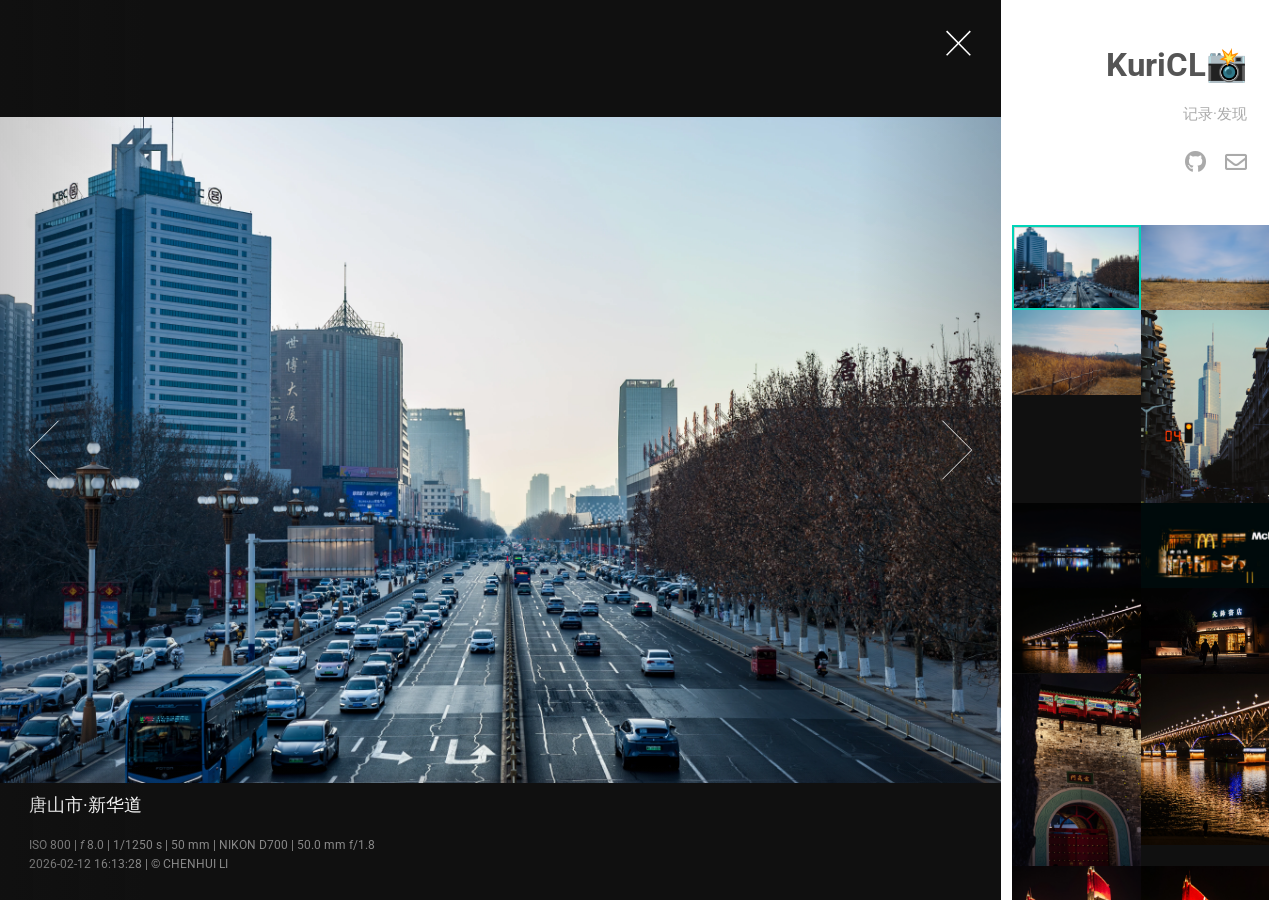
==== commit e1a205c2: "Site updated: 2026-02-13 19:55:54" ====
--- a/index.html
+++ b/index.html
@@ -34,6 +34,42 @@
 					<section id="thumbnails">
 						 
 						<article>
+							<a class="thumbnail" href="/images/DSC8348-已增强-降噪.webp" data-position="center center"><img src="/images/DSC8348-已增强-降噪.webp" alt="" /></a>
+							<h2>唐山市·新华道</h2>
+							<p></p>
+							
+							<p style="font-size: 0.8em">ISO 800 | <i>f</i> 8.0 | 1/1250 s | 50 mm | NIKON D700 | 50.0 mm f/1.8 
+								<br> 2026-02-12 16:13:28 | &copy; CHENHUI LI</p>
+						</article>
+						 
+						<article>
+							<a class="thumbnail" href="/images/DSC8294.webp" data-position="center center"><img src="/images/DSC8294.webp" alt="" /></a>
+							<h2>无题（一）</h2>
+							<p></p>
+							
+							<p style="font-size: 0.8em">ISO 200 | <i>f</i> 2.2 | 1/8000 s | 50 mm | D700 | Nikon AF Nikkor 50mm f/1.8D 
+								<br> 2026-02-01 14:42:43 | &copy; CHENHUI LI                                            </p>
+						</article>
+						 
+						<article>
+							<a class="thumbnail" href="/images/DSC8302.webp" data-position="center center"><img src="/images/DSC8302.webp" alt="" /></a>
+							<h2>无题（二）</h2>
+							<p></p>
+							
+							<p style="font-size: 0.8em">ISO 200 | <i>f</i> 8.0 | 1/640 s | 50 mm | D700 | Nikon AF Nikkor 50mm f/1.8D 
+								<br> 2026-02-01 14:47:01 | &copy; CHENHUI LI                                            </p>
+						</article>
+						 
+						<article>
+							<a class="thumbnail" href="/images/DSC7957-1.webp" data-position="center center"><img src="/images/DSC7957-1.webp" alt="" /></a>
+							<h2>西桥</h2>
+							<p></p>
+							
+							<p style="font-size: 0.8em">ISO 200 | <i>f</i> 4.0 | 1/640 s | 80 mm | D700 | Manual Lens No CPU 
+								<br> 2025-12-06 16:24:08 | &copy; CHENHUI LI</p>
+						</article>
+						 
+						<article>
 							<a class="thumbnail" href="/images/DSC8103-已增强-降噪.webp" data-position="center center"><img src="/images/DSC8103-已增强-降噪.webp" alt="" /></a>
 							<h2>南京站</h2>
 							<p></p>
@@ -115,6 +151,15 @@
 						</article>
 						 
 						<article>
+							<a class="thumbnail" href="/images/DSC8196.webp" data-position="center center"><img src="/images/DSC8196.webp" alt="" /></a>
+							<h2>玄武湖</h2>
+							<p></p>
+							
+							<p style="font-size: 0.8em">ISO 400 | <i>f</i> 5.6 | 1/1250 s | 135 mm | D700 | No CPU Lens 
+								<br> 2026-01-15 16:33:59 | &copy; CHENHUI LI</p>
+						</article>
+						 
+						<article>
 							<a class="thumbnail" href="/images/DSC8220-Pano-已增强-降噪.webp" data-position="center center"><img src="/images/DSC8220-Pano-已增强-降噪.webp" alt="" /></a>
 							<h2>紫金山全景</h2>
 							<p></p>
@@ -126,7 +171,7 @@
 						<article>
 							<a class="thumbnail" href="/images/DSC8186.webp" data-position="center center"><img src="/images/DSC8186.webp" alt="" /></a>
 							<h2>午后</h2>
-							<p></p>
+							<p>使用 RMC Tokina 75-150 mm f/3.8 镜头（1981年，日本制造）拍摄，实际焦距为 150 mm。</p>
 							
 							<p style="font-size: 0.8em">ISO 400 | <i>f</i> 5.6 | 1/320 s | 135 mm | D700 | Manual Lens No CPU 
 								<br> 2026-01-08 11:29:37 | &copy; CHENHUI LI                                            </p>
@@ -148,6 +193,24 @@
 							
 							<p style="font-size: 0.8em">ISO 200 | <i>f</i> 4.0 | 1/1000 s | 80 mm | D700 | Manual Lens No CPU 
 								<br> 2025-12-28 10:51:06 | &copy; CHENHUI LI                                            </p>
+						</article>
+						 
+						<article>
+							<a class="thumbnail" href="/images/紫峰大厦-鼓楼公园.webp" data-position="center center"><img src="/images/紫峰大厦-鼓楼公园.webp" alt="" /></a>
+							<h2>紫峰大厦-鼓楼公园</h2>
+							<p></p>
+							
+							<p style="font-size: 0.8em">ISO 50 | <i>f</i> 2.0 | 1/690 s | 9 mm | REDMI K80 Pro |  
+								<br> 2025-05-02 14:19:10 | &copy; CHENHUI LI</p>
+						</article>
+						 
+						<article>
+							<a class="thumbnail" href="/images/紫峰大厦-西桥.webp" data-position="center center"><img src="/images/紫峰大厦-西桥.webp" alt="" /></a>
+							<h2>紫峰大厦-西桥（2025年5月）</h2>
+							<p></p>
+							
+							<p style="font-size: 0.8em">ISO 100 | <i>f</i> 2.0 | 1/1200 s | 9 mm | REDMI K80 Pro |  
+								<br> 2025-05-02 15:13:57 | &copy; CHENHUI LI</p>
 						</article>
 						
 					</section>
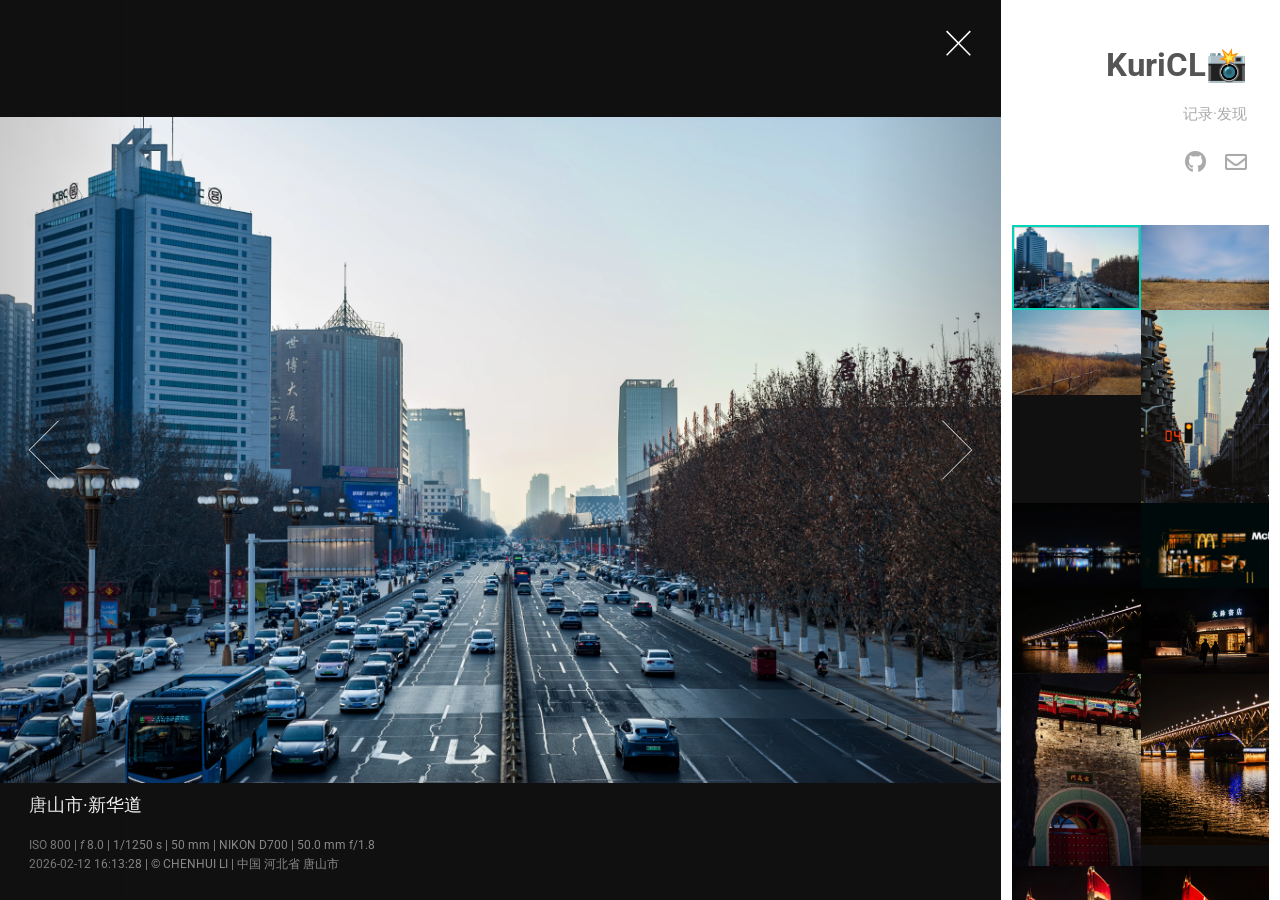
==== commit c93ffe08: "Site updated: 2026-02-13 20:04:20" ====
--- a/index.html
+++ b/index.html
@@ -39,7 +39,7 @@
 							<p></p>
 							
 							<p style="font-size: 0.8em">ISO 800 | <i>f</i> 8.0 | 1/1250 s | 50 mm | NIKON D700 | 50.0 mm f/1.8 
-								<br> 2026-02-12 16:13:28 | &copy; CHENHUI LI</p>
+								<br> 2026-02-12 16:13:28 | &copy; CHENHUI LI | 中国 河北省 唐山市</p>
 						</article>
 						 
 						<article>
@@ -48,7 +48,7 @@
 							<p></p>
 							
 							<p style="font-size: 0.8em">ISO 200 | <i>f</i> 2.2 | 1/8000 s | 50 mm | D700 | Nikon AF Nikkor 50mm f/1.8D 
-								<br> 2026-02-01 14:42:43 | &copy; CHENHUI LI                                            </p>
+								<br> 2026-02-01 14:42:43 | &copy; CHENHUI LI                                             | 中国 河北省 唐山市</p>
 						</article>
 						 
 						<article>
@@ -57,7 +57,7 @@
 							<p></p>
 							
 							<p style="font-size: 0.8em">ISO 200 | <i>f</i> 8.0 | 1/640 s | 50 mm | D700 | Nikon AF Nikkor 50mm f/1.8D 
-								<br> 2026-02-01 14:47:01 | &copy; CHENHUI LI                                            </p>
+								<br> 2026-02-01 14:47:01 | &copy; CHENHUI LI                                             | 中国 河北省 唐山市</p>
 						</article>
 						 
 						<article>
@@ -66,7 +66,7 @@
 							<p></p>
 							
 							<p style="font-size: 0.8em">ISO 200 | <i>f</i> 4.0 | 1/640 s | 80 mm | D700 | Manual Lens No CPU 
-								<br> 2025-12-06 16:24:08 | &copy; CHENHUI LI</p>
+								<br> 2025-12-06 16:24:08 | &copy; CHENHUI LI | 中国 江苏省 南京市</p>
 						</article>
 						 
 						<article>
@@ -75,7 +75,7 @@
 							<p></p>
 							
 							<p style="font-size: 0.8em">ISO 2500 | <i>f</i> 4.0 | 1/80 s | 80 mm | NIKON D700 | No CPU Lens 
-								<br> 2025-12-19 19:41:43 | &copy; CHENHUI LI</p>
+								<br> 2025-12-19 19:41:43 | &copy; CHENHUI LI | 中国 江苏省 南京市</p>
 						</article>
 						 
 						<article>
@@ -84,7 +84,7 @@
 							<p></p>
 							
 							<p style="font-size: 0.8em">ISO 2500 | <i>f</i> 4.0 | 1/400 s | 80 mm | D700 | No CPU Lens 
-								<br> 2025-12-19 19:52:52 | &copy; CHENHUI LI</p>
+								<br> 2025-12-19 19:52:52 | &copy; CHENHUI LI | 中国 江苏省 南京市</p>
 						</article>
 						 
 						<article>
@@ -93,7 +93,7 @@
 							<p></p>
 							
 							<p style="font-size: 0.8em">ISO 450 | <i>f</i> 1.8 | 1/40 s | 50 mm | D700 | Nikon AF Nikkor 50mm f/1.8D 
-								<br> 2025-12-06 18:02:51 | &copy; CHENHUI LI</p>
+								<br> 2025-12-06 18:02:51 | &copy; CHENHUI LI | 中国 江苏省 南京市</p>
 						</article>
 						 
 						<article>
@@ -102,7 +102,7 @@
 							<p></p>
 							
 							<p style="font-size: 0.8em">ISO 3200 | <i>f</i> 2.2 | 1/640 s | 50 mm | NIKON D700 | 50.0 mm f/1.8 
-								<br> 2025-12-19 19:08:27 | &copy; CHENHUI LI</p>
+								<br> 2025-12-19 19:08:27 | &copy; CHENHUI LI | 中国 江苏省 南京市</p>
 						</article>
 						 
 						<article>
@@ -111,7 +111,7 @@
 							<p></p>
 							
 							<p style="font-size: 0.8em">ISO 2000 | <i>f</i> 4.0 | 1/30 s | 80 mm | NIKON D700 | No CPU Lens 
-								<br> 2025-12-19 20:22:48 | &copy; CHENHUI LI</p>
+								<br> 2025-12-19 20:22:48 | &copy; CHENHUI LI | 中国 江苏省 南京市</p>
 						</article>
 						 
 						<article>
@@ -120,7 +120,7 @@
 							<p></p>
 							
 							<p style="font-size: 0.8em">ISO 800 | <i>f</i> 1.8 | 1/80 s | 50 mm | NIKON D700 | 50.0 mm f/1.8 
-								<br> 2025-12-06 18:33:31 | &copy; CHENHUI LI</p>
+								<br> 2025-12-06 18:33:31 | &copy; CHENHUI LI | 中国 江苏省 南京市</p>
 						</article>
 						 
 						<article>
@@ -129,7 +129,7 @@
 							<p></p>
 							
 							<p style="font-size: 0.8em">ISO 2000 | <i>f</i> 4.0 | 1/30 s | 80 mm | NIKON D700 | No CPU Lens 
-								<br> 2025-12-06 18:10:07 | &copy; CHENHUI LI</p>
+								<br> 2025-12-06 18:10:07 | &copy; CHENHUI LI | 中国 江苏省 南京市</p>
 						</article>
 						 
 						<article>
@@ -138,7 +138,7 @@
 							<p></p>
 							
 							<p style="font-size: 0.8em">ISO 2000 | <i>f</i> 4.0 | 1/100 s | 80 mm | NIKON D700 | No CPU Lens 
-								<br> 2025-12-07 19:09:19 | &copy; CHENHUI LI</p>
+								<br> 2025-12-07 19:09:19 | &copy; CHENHUI LI | 中国 江苏省 南京市</p>
 						</article>
 						 
 						<article>
@@ -147,7 +147,7 @@
 							<p></p>
 							
 							<p style="font-size: 0.8em">ISO 2000 | <i>f</i> 4.0 | 1/100 s | 80 mm | NIKON D700 | No CPU Lens 
-								<br> 2025-12-07 19:09:40 | &copy; CHENHUI LI</p>
+								<br> 2025-12-07 19:09:40 | &copy; CHENHUI LI | 中国 江苏省 南京市</p>
 						</article>
 						 
 						<article>
@@ -156,7 +156,7 @@
 							<p></p>
 							
 							<p style="font-size: 0.8em">ISO 400 | <i>f</i> 5.6 | 1/1250 s | 135 mm | D700 | No CPU Lens 
-								<br> 2026-01-15 16:33:59 | &copy; CHENHUI LI</p>
+								<br> 2026-01-15 16:33:59 | &copy; CHENHUI LI | 中国 江苏省 南京市</p>
 						</article>
 						 
 						<article>
@@ -165,7 +165,7 @@
 							<p></p>
 							
 							<p style="font-size: 0.8em">ISO 200 | <i>f</i> 4.0 | 1/400 s | 135 mm | NIKON D700 | No CPU Lens 
-								<br> 2026-01-15 17:10:28 | &copy; CHENHUI LI</p>
+								<br> 2026-01-15 17:10:28 | &copy; CHENHUI LI | 中国 江苏省 南京市</p>
 						</article>
 						 
 						<article>
@@ -174,7 +174,7 @@
 							<p>使用 RMC Tokina 75-150 mm f/3.8 镜头（1981年，日本制造）拍摄，实际焦距为 150 mm。</p>
 							
 							<p style="font-size: 0.8em">ISO 400 | <i>f</i> 5.6 | 1/320 s | 135 mm | D700 | Manual Lens No CPU 
-								<br> 2026-01-08 11:29:37 | &copy; CHENHUI LI                                            </p>
+								<br> 2026-01-08 11:29:37 | &copy; CHENHUI LI                                             | 中国 江苏省 南京市</p>
 						</article>
 						 
 						<article>
@@ -183,7 +183,7 @@
 							<p></p>
 							
 							<p style="font-size: 0.8em">ISO 400 | <i>f</i> 5.6 | 1/100 s | 135 mm | D700 | No CPU Lens 
-								<br> 2026-01-15 16:45:37 | &copy; CHENHUI LI</p>
+								<br> 2026-01-15 16:45:37 | &copy; CHENHUI LI | 中国 江苏省 南京市</p>
 						</article>
 						 
 						<article>
@@ -192,7 +192,7 @@
 							<p></p>
 							
 							<p style="font-size: 0.8em">ISO 200 | <i>f</i> 4.0 | 1/1000 s | 80 mm | D700 | Manual Lens No CPU 
-								<br> 2025-12-28 10:51:06 | &copy; CHENHUI LI                                            </p>
+								<br> 2025-12-28 10:51:06 | &copy; CHENHUI LI                                             | 中国 江苏省 南京市</p>
 						</article>
 						 
 						<article>
@@ -201,7 +201,7 @@
 							<p></p>
 							
 							<p style="font-size: 0.8em">ISO 50 | <i>f</i> 2.0 | 1/690 s | 9 mm | REDMI K80 Pro |  
-								<br> 2025-05-02 14:19:10 | &copy; CHENHUI LI</p>
+								<br> 2025-05-02 14:19:10 | &copy; CHENHUI LI | 中国 江苏省 南京市</p>
 						</article>
 						 
 						<article>
@@ -210,7 +210,7 @@
 							<p></p>
 							
 							<p style="font-size: 0.8em">ISO 100 | <i>f</i> 2.0 | 1/1200 s | 9 mm | REDMI K80 Pro |  
-								<br> 2025-05-02 15:13:57 | &copy; CHENHUI LI</p>
+								<br> 2025-05-02 15:13:57 | &copy; CHENHUI LI | 中国 江苏省 南京市</p>
 						</article>
 						
 					</section>
